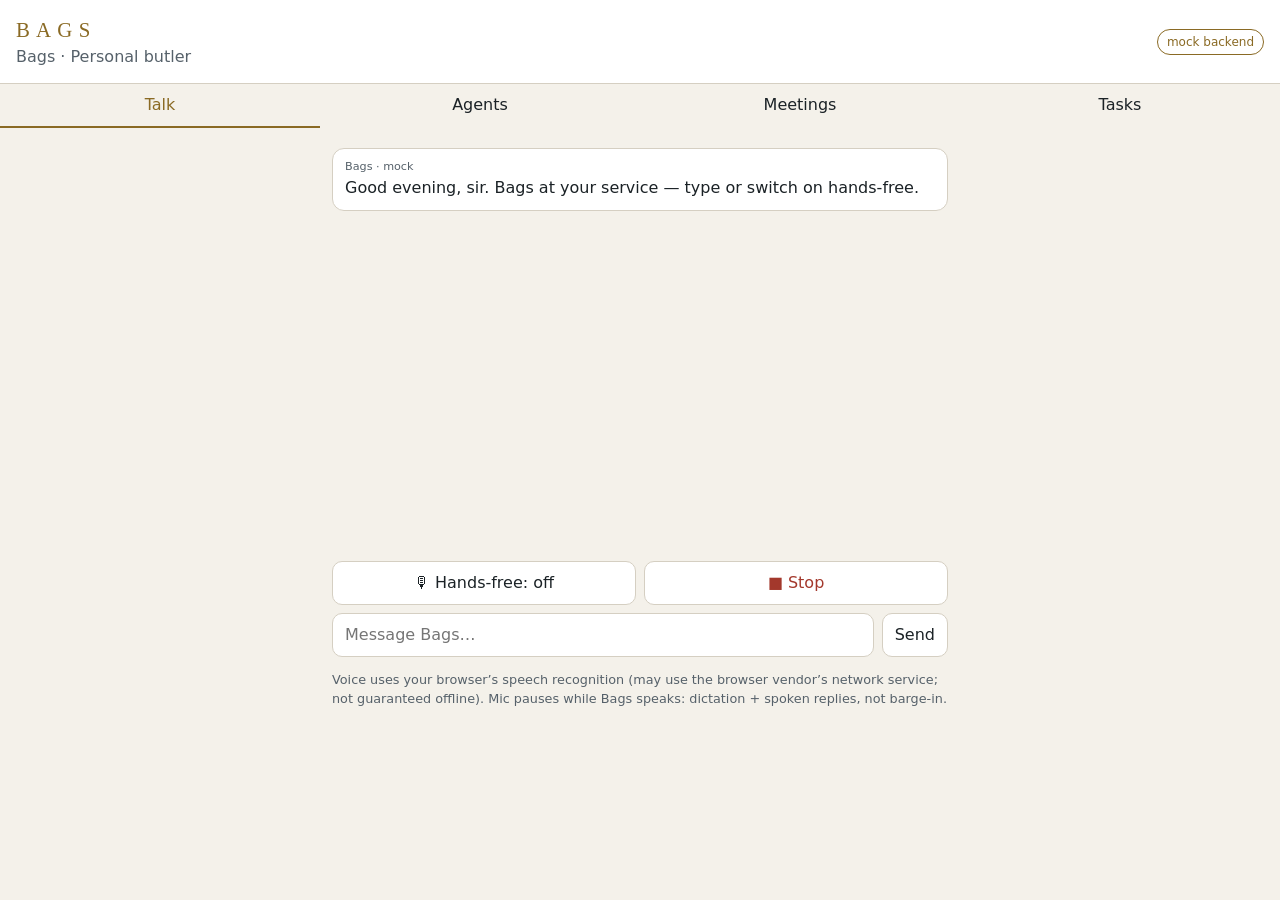
==== valet/static/index.html @ 5b60223e "feat(valet): first installable PWA preview with mock backend" ====
<!doctype html><html lang="en"><head><meta charset="utf-8"><meta name="viewport" content="width=device-width,initial-scale=1,viewport-fit=cover">
<title>Bags — Valet</title><link rel="manifest" href="manifest.webmanifest"><meta name="theme-color" content="#10171b">
<link rel="apple-touch-icon" href="icon-192.png"><meta name="apple-mobile-web-app-capable" content="yes"><link rel="stylesheet" href="app.css"></head>
<body><header><div><div class="mark">BAGS</div><div id="agentHdr" class="muted">Bags · Personal butler</div></div><span id="conn" class="pill">mock backend</span></header>
<nav><button data-tab="chat" class="on">Talk</button><button data-tab="org">Agents</button><button data-tab="meet">Meetings</button><button data-tab="tasks">Tasks</button></nav>
<main>
<section id="chat" class="tab on"><div id="log" aria-live="polite"></div><div id="partial" class="muted"></div>
<div class="voice"><button id="handsfree" aria-pressed="false">🎙 Hands-free: off</button><button id="stop" class="danger">■ Stop</button></div>
<form id="composer"><input id="msg" maxlength="4096" placeholder="Message Bags…" autocomplete="off"><button>Send</button></form>
<p class="muted small" id="speechNote"></p></section>
<section id="org" class="tab"><p class="muted small">Org chart from vidmarholdings AGENTS.md. Only Bags answers (mock). Everyone else is <b>disconnected</b> until a real agent bridge exists. Which specialist sits under which CEO is a proposed grouping.</p><div id="tree"></div></section>
<section id="meet" class="tab"><div class="meeting"><h3>New CEO / project meeting</h3>
<label>Project<input id="mProject" placeholder="e.g. VHPMS launch"></label><label>Agenda<textarea id="mAgenda"></textarea></label>
<div class="participant-list" id="mParts"></div><label class="pref"><input type="checkbox" id="mOk"> I approve this shared context</label>
<button id="mCreate">Open meeting</button></div><div id="mList"></div><div id="mView"></div></section>
<section id="tasks" class="tab"><button id="tStatus">Run server status check (mock, confirmed)</button><label class="pref"><input type="checkbox" id="tSpeak"> Speak completions</label><div id="tList"></div></section>
</main><script src="mock.js"></script><script src="agents.js"></script><script src="app.js"></script></body></html>
---- valet/static/app.css ----
:root{color-scheme:dark;--bg:#10171b;--surface:#182126;--border:#34434a;--ink:#ecf0ec;--muted:#a7b5b8;--accent:#d4bc83;--danger:#e9a299}
@media(prefers-color-scheme:light){:root{color-scheme:light;--bg:#f4f1ea;--surface:#fff;--border:#d5cfc2;--ink:#1b2226;--muted:#56616a;--accent:#8a6a24;--danger:#a3382c}}
*{box-sizing:border-box}body{margin:0;background:var(--bg);color:var(--ink);font:1rem/1.5 system-ui,sans-serif;padding-bottom:env(safe-area-inset-bottom)}
header{position:sticky;top:0;display:flex;justify-content:space-between;align-items:center;padding:14px 16px;background:var(--surface);border-bottom:1px solid var(--border)}
.mark{font-family:Georgia,serif;letter-spacing:.3em;color:var(--accent);font-size:1.3rem}.muted{color:var(--muted)}.small{font-size:.8rem}
.pill{font-size:.75rem;border:1px solid var(--accent);color:var(--accent);border-radius:99px;padding:3px 9px}
nav{display:flex}nav button{flex:1;border-radius:0;border:0;border-bottom:2px solid transparent;background:none}nav button.on{border-color:var(--accent);color:var(--accent)}
main{max-width:640px;margin:auto;padding:12px}.tab{display:none}.tab.on{display:block}
button,input,textarea,select{min-height:44px;font:inherit;color:var(--ink);background:var(--surface);border:1px solid var(--border);border-radius:10px;padding:8px 12px}
button{cursor:pointer}button[aria-pressed=true]{border-color:var(--accent);color:var(--accent)}.danger{color:var(--danger)}
#log{min-height:45vh}.b{margin:8px 0;padding:10px 12px;border-radius:12px;background:var(--surface);border:1px solid var(--border)}.b.me{margin-left:15%;border-color:var(--accent)}
.b .src{font-size:.7rem;color:var(--muted);display:block}.voice{display:flex;gap:8px;margin:8px 0}.voice button{flex:1}
#composer{display:flex;gap:8px}#composer input{flex:1}
.ceo{border:1px solid var(--border);border-radius:14px;padding:10px;margin:10px 0;background:var(--surface)}.ceo h4{margin:0}.sp{padding:6px 0 6px 14px;border-left:2px solid var(--border);margin:4px 0 4px 6px;font-size:.9rem}
.off{font-size:.7rem;color:var(--danger)}.meeting,.card{padding:12px;border:1px solid var(--border);border-radius:14px;margin:10px 0}.meeting label{display:block;margin-top:8px}.meeting input:not([type=checkbox]),.meeting textarea{width:100%}
.participant-list{max-height:220px;overflow:auto;margin-top:8px}.participant-list label{display:flex;align-items:center;gap:8px;min-height:44px}
@media(prefers-reduced-motion:reduce){*{transition:none!important;animation:none!important}}
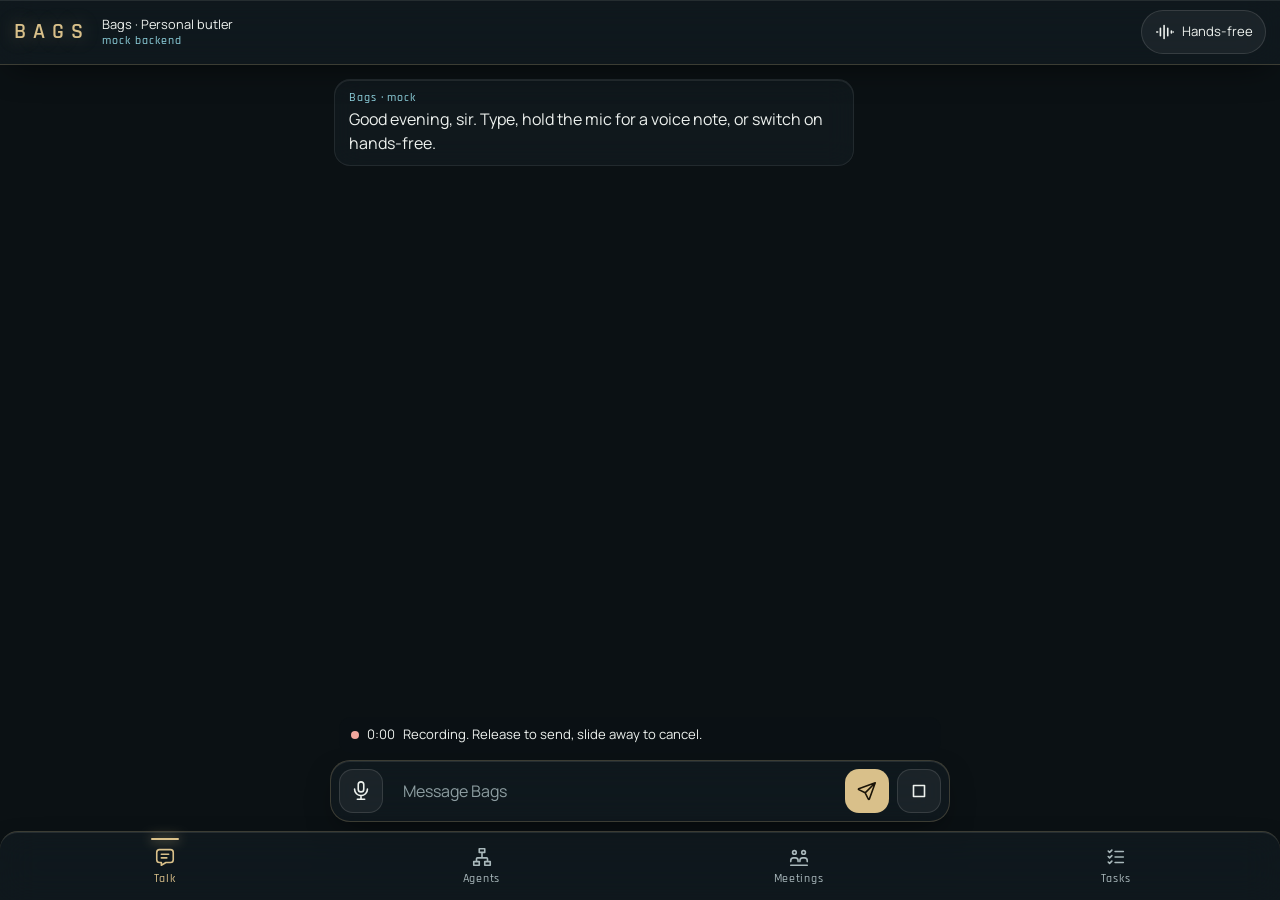
==== commit 33e4a8e4: "feat(valet): HUD glass redesign, bottom tab bar, working chat and hold-to-record voice notes" ====
--- a/valet/static/index.html
+++ b/valet/static/index.html
@@ -1,17 +1,37 @@
-<!doctype html><html lang="en"><head><meta charset="utf-8"><meta name="viewport" content="width=device-width,initial-scale=1,viewport-fit=cover">
-<title>Bags — Valet</title><link rel="manifest" href="manifest.webmanifest"><meta name="theme-color" content="#10171b">
-<link rel="apple-touch-icon" href="icon-192.png"><meta name="apple-mobile-web-app-capable" content="yes"><link rel="stylesheet" href="app.css"></head>
-<body><header><div><div class="mark">BAGS</div><div id="agentHdr" class="muted">Bags · Personal butler</div></div><span id="conn" class="pill">mock backend</span></header>
-<nav><button data-tab="chat" class="on">Talk</button><button data-tab="org">Agents</button><button data-tab="meet">Meetings</button><button data-tab="tasks">Tasks</button></nav>
+<!doctype html><html lang="en"><head><meta charset="utf-8"><meta name="viewport" content="width=device-width,initial-scale=1,viewport-fit=cover,interactive-widget=resizes-content">
+<title>Bags · Valet</title><link rel="manifest" href="manifest.webmanifest"><meta name="theme-color" content="#0b1114">
+<link rel="apple-touch-icon" href="icon-192.png"><meta name="apple-mobile-web-app-capable" content="yes"><meta name="apple-mobile-web-app-status-bar-style" content="black-translucent"><link rel="stylesheet" href="app.css"></head>
+<body><div class="bg" aria-hidden="true"><i class="orb a"></i><i class="orb b"></i><i class="ring"></i></div>
+<!-- Icons: Tabler Icons (MIT), stroke 1.75 -->
+<svg width="0" height="0" style="position:absolute" aria-hidden="true">
+<symbol id="i-chat" viewBox="0 0 24 24"><path d="M8 9h8M8 13h6M18 4a3 3 0 0 1 3 3v8a3 3 0 0 1-3 3h-5l-5 3v-3H6a3 3 0 0 1-3-3V7a3 3 0 0 1 3-3z"/></symbol>
+<symbol id="i-org" viewBox="0 0 24 24"><path d="M9 3h6v4H9zM3 17h6v4H3zM15 17h6v4h-6zM6 17v-3a1 1 0 0 1 1-1h10a1 1 0 0 1 1 1v3M12 7v6"/></symbol>
+<symbol id="i-meet" viewBox="0 0 24 24"><path d="M5 7a2 2 0 1 0 4 0a2 2 0 1 0-4 0M15 7a2 2 0 1 0 4 0a2 2 0 1 0-4 0M3 17v-1a3 3 0 0 1 3-3h2a3 3 0 0 1 3 3v1M13 17v-1a3 3 0 0 1 3-3h2a3 3 0 0 1 3 3v1M3 21h18"/></symbol>
+<symbol id="i-task" viewBox="0 0 24 24"><path d="M3.5 5.5 5 7l2.5-2.5M3.5 11.5 5 13l2.5-2.5M3.5 17.5 5 19l2.5-2.5M11 6h9M11 12h9M11 18h9"/></symbol>
+<symbol id="i-mic" viewBox="0 0 24 24"><path d="M9 5a3 3 0 0 1 6 0v5a3 3 0 0 1-6 0zM5 10a7 7 0 0 0 14 0M8 21h8M12 17v4"/></symbol>
+<symbol id="i-send" viewBox="0 0 24 24"><path d="M10 14 21 3M21 3l-6.5 18a.55.55 0 0 1-1 0L10 14l-7-3.5a.55.55 0 0 1 0-1z"/></symbol>
+<symbol id="i-stop" viewBox="0 0 24 24"><path d="M6 6h12v12H6z"/></symbol>
+<symbol id="i-wave" viewBox="0 0 24 24"><path d="M3 12h1M7 8v8M11 5v14M15 8v8M19 11v2M21 12h0"/></symbol>
+</svg>
+<header class="glass top"><div class="mark" aria-label="Bags">BAGS</div><div class="who"><span id="agentHdr">Bags · Personal butler</span><span id="conn" class="status">mock backend</span></div>
+<button id="handsfree" class="chip" aria-pressed="false" title="Hands-free conversation"><svg><use href="#i-wave"/></svg><span>Hands-free</span></button></header>
 <main>
-<section id="chat" class="tab on"><div id="log" aria-live="polite"></div><div id="partial" class="muted"></div>
-<div class="voice"><button id="handsfree" aria-pressed="false">🎙 Hands-free: off</button><button id="stop" class="danger">■ Stop</button></div>
-<form id="composer"><input id="msg" maxlength="4096" placeholder="Message Bags…" autocomplete="off"><button>Send</button></form>
-<p class="muted small" id="speechNote"></p></section>
-<section id="org" class="tab"><p class="muted small">Org chart from vidmarholdings AGENTS.md. Only Bags answers (mock). Everyone else is <b>disconnected</b> until a real agent bridge exists. Which specialist sits under which CEO is a proposed grouping.</p><div id="tree"></div></section>
-<section id="meet" class="tab"><div class="meeting"><h3>New CEO / project meeting</h3>
-<label>Project<input id="mProject" placeholder="e.g. VHPMS launch"></label><label>Agenda<textarea id="mAgenda"></textarea></label>
-<div class="participant-list" id="mParts"></div><label class="pref"><input type="checkbox" id="mOk"> I approve this shared context</label>
-<button id="mCreate">Open meeting</button></div><div id="mList"></div><div id="mView"></div></section>
-<section id="tasks" class="tab"><button id="tStatus">Run server status check (mock, confirmed)</button><label class="pref"><input type="checkbox" id="tSpeak"> Speak completions</label><div id="tList"></div></section>
-</main><script src="mock.js"></script><script src="agents.js"></script><script src="app.js"></script></body></html>
+<section id="chat" class="tab on" aria-label="Talk"><div id="log" aria-live="polite"></div><div id="partial" class="partial" aria-live="polite"></div></section>
+<section id="org" class="tab" aria-label="Agents"><h2>Agents</h2><p class="note">Only Bags answers, on the local mock. Every other agent shows as disconnected until a real agent bridge exists.</p><div id="tree"></div></section>
+<section id="meet" class="tab" aria-label="Meetings"><h2>Meetings</h2><div class="glass panel"><label>Project<input id="mProject" placeholder="VHPMS launch"></label><label>Agenda<textarea id="mAgenda" rows="2"></textarea></label>
+<div class="participant-list" id="mParts"></div><label class="pref"><input type="checkbox" id="mOk"> I approve this shared context</label><button id="mCreate" class="primary">Open meeting</button></div><div id="mList"></div><div id="mView"></div></section>
+<section id="tasks" class="tab" aria-label="Tasks"><h2>Tasks</h2><div class="glass panel"><button id="tStatus" class="primary">Run status check</button><label class="pref"><input type="checkbox" id="tSpeak"> Speak completions</label></div><div id="tList"></div></section>
+</main>
+<form id="composer" class="glass dock" autocomplete="off">
+<button type="button" id="rec" class="icon mic" aria-label="Hold to record a voice note"><svg><use href="#i-mic"/></svg></button>
+<input id="msg" maxlength="4096" placeholder="Message Bags" enterkeyhint="send" aria-label="Message">
+<button id="sendBtn" class="icon send" aria-label="Send"><svg><use href="#i-send"/></svg></button>
+<button type="button" id="stop" class="icon" aria-label="Stop speech" hidden><svg><use href="#i-stop"/></svg></button>
+<div id="recHint" class="rechint" hidden><span class="dot"></span><span id="recTime">0:00</span> Recording. Release to send, slide away to cancel.</div>
+</form>
+<nav class="glass tabbar" aria-label="Sections">
+<button data-tab="chat" class="on" aria-current="page"><svg><use href="#i-chat"/></svg><span>Talk</span></button>
+<button data-tab="org"><svg><use href="#i-org"/></svg><span>Agents</span></button>
+<button data-tab="meet"><svg><use href="#i-meet"/></svg><span>Meetings</span></button>
+<button data-tab="tasks"><svg><use href="#i-task"/></svg><span>Tasks</span></button></nav>
+<script src="mock.js"></script><script src="agents.js"></script><script src="app.js"></script></body></html>
--- a/valet/static/app.css
+++ b/valet/static/app.css
@@ -1,17 +1,72 @@
-:root{color-scheme:dark;--bg:#10171b;--surface:#182126;--border:#34434a;--ink:#ecf0ec;--muted:#a7b5b8;--accent:#d4bc83;--danger:#e9a299}
-@media(prefers-color-scheme:light){:root{color-scheme:light;--bg:#f4f1ea;--surface:#fff;--border:#d5cfc2;--ink:#1b2226;--muted:#56616a;--accent:#8a6a24;--danger:#a3382c}}
-*{box-sizing:border-box}body{margin:0;background:var(--bg);color:var(--ink);font:1rem/1.5 system-ui,sans-serif;padding-bottom:env(safe-area-inset-bottom)}
-header{position:sticky;top:0;display:flex;justify-content:space-between;align-items:center;padding:14px 16px;background:var(--surface);border-bottom:1px solid var(--border)}
-.mark{font-family:Georgia,serif;letter-spacing:.3em;color:var(--accent);font-size:1.3rem}.muted{color:var(--muted)}.small{font-size:.8rem}
-.pill{font-size:.75rem;border:1px solid var(--accent);color:var(--accent);border-radius:99px;padding:3px 9px}
-nav{display:flex}nav button{flex:1;border-radius:0;border:0;border-bottom:2px solid transparent;background:none}nav button.on{border-color:var(--accent);color:var(--accent)}
-main{max-width:640px;margin:auto;padding:12px}.tab{display:none}.tab.on{display:block}
-button,input,textarea,select{min-height:44px;font:inherit;color:var(--ink);background:var(--surface);border:1px solid var(--border);border-radius:10px;padding:8px 12px}
-button{cursor:pointer}button[aria-pressed=true]{border-color:var(--accent);color:var(--accent)}.danger{color:var(--danger)}
-#log{min-height:45vh}.b{margin:8px 0;padding:10px 12px;border-radius:12px;background:var(--surface);border:1px solid var(--border)}.b.me{margin-left:15%;border-color:var(--accent)}
-.b .src{font-size:.7rem;color:var(--muted);display:block}.voice{display:flex;gap:8px;margin:8px 0}.voice button{flex:1}
-#composer{display:flex;gap:8px}#composer input{flex:1}
-.ceo{border:1px solid var(--border);border-radius:14px;padding:10px;margin:10px 0;background:var(--surface)}.ceo h4{margin:0}.sp{padding:6px 0 6px 14px;border-left:2px solid var(--border);margin:4px 0 4px 6px;font-size:.9rem}
-.off{font-size:.7rem;color:var(--danger)}.meeting,.card{padding:12px;border:1px solid var(--border);border-radius:14px;margin:10px 0}.meeting label{display:block;margin-top:8px}.meeting input:not([type=checkbox]),.meeting textarea{width:100%}
-.participant-list{max-height:220px;overflow:auto;margin-top:8px}.participant-list label{display:flex;align-items:center;gap:8px;min-height:44px}
-@media(prefers-reduced-motion:reduce){*{transition:none!important;animation:none!important}}
+/* Design read: personal butler companion app on a phone, used on the move, JARVIS-style HUD glass, slate + brass palette kept from the approved draft.
+   Dials: VARIANCE 5 / MOTION 6 / DENSITY 4. Glass is a web frosted-glass approximation (backdrop-filter + inner border + inset highlight). */
+@font-face{font-family:Rajdhani;src:url(fonts/rajdhani-500.ttf);font-weight:500;font-display:swap}
+@font-face{font-family:Rajdhani;src:url(fonts/rajdhani-600.ttf);font-weight:600;font-display:swap}
+@font-face{font-family:Manrope;src:url(fonts/manrope-400.ttf);font-weight:400;font-display:swap}
+@font-face{font-family:Manrope;src:url(fonts/manrope-600.ttf);font-weight:600;font-display:swap}
+:root{color-scheme:dark;--bg:#0b1114;--ink:#edf1ee;--muted:#a9b8bb;--accent:#d9c08a;--accent-ink:#1a1408;--cyan:#8fd3df;--danger:#f0a69c;
+ --glass:rgba(22,32,37,.52);--glass-hi:rgba(255,255,255,.09);--edge:rgba(217,192,138,.22);--r:16px;--ease:cubic-bezier(.16,1,.3,1);
+ --tabh:64px;--dockh:64px}
+*{box-sizing:border-box;-webkit-tap-highlight-color:transparent}
+html,body{margin:0;min-height:100dvh;background:var(--bg);color:var(--ink);font:400 1rem/1.5 Manrope,system-ui,sans-serif}
+::selection{background:var(--accent);color:var(--accent-ink)} ::placeholder{color:#8d9da1} input,textarea{caret-color:var(--accent)}
+:focus-visible{outline:2px solid var(--cyan);outline-offset:2px}
+*{scrollbar-width:thin;scrollbar-color:rgba(217,192,138,.35) transparent}
+.bg{position:fixed;inset:0;z-index:-1;overflow:hidden;pointer-events:none;background:radial-gradient(120% 80% at 50% 0%,#14232a 0%,var(--bg) 60%)}
+.orb{position:absolute;border-radius:50%;filter:blur(60px);opacity:.55}
+.orb.a{width:60vmax;height:60vmax;left:-25vmax;top:-20vmax;background:radial-gradient(circle,rgba(143,211,223,.28),transparent 65%)}
+.orb.b{width:55vmax;height:55vmax;right:-25vmax;bottom:-15vmax;background:radial-gradient(circle,rgba(217,192,138,.22),transparent 65%)}
+.ring{position:absolute;left:50%;top:38%;width:min(120vw,620px);aspect-ratio:1;translate:-50% -50%;border-radius:50%;border:1px solid rgba(143,211,223,.08);box-shadow:inset 0 0 0 28px rgba(143,211,223,.02),inset 0 0 0 29px rgba(143,211,223,.06)}
+.glass{background:var(--glass);-webkit-backdrop-filter:blur(18px) saturate(140%);backdrop-filter:blur(18px) saturate(140%);
+ border:1px solid var(--edge);box-shadow:inset 0 1px 0 var(--glass-hi),0 12px 32px -12px rgba(0,0,0,.6)}
+@media (prefers-reduced-transparency:reduce){.glass{background:#162025;backdrop-filter:none;-webkit-backdrop-filter:none}.orb{display:none}}
+.top{position:sticky;top:0;z-index:5;display:flex;align-items:center;gap:12px;padding:calc(10px + env(safe-area-inset-top)) 14px 10px;border-width:0 0 1px;border-radius:0}
+.mark{font:600 1.35rem/1 Rajdhani,sans-serif;letter-spacing:.32em;color:var(--accent);text-shadow:0 0 18px rgba(217,192,138,.35)}
+.who{flex:1;min-width:0;display:flex;flex-direction:column;font-size:.8rem;line-height:1.3}.who #agentHdr{white-space:nowrap;overflow:hidden;text-overflow:ellipsis}
+.status{color:var(--cyan);font:500 .78rem Rajdhani,sans-serif;letter-spacing:.08em}
+button,input,textarea,select{font:inherit;color:var(--ink);min-height:44px;border-radius:12px;border:1px solid rgba(255,255,255,.12);background:rgba(255,255,255,.05)}
+button{cursor:pointer;padding:8px 14px;transition:transform .25s var(--ease),background .25s var(--ease),border-color .25s}
+button:active{transform:scale(.96)} button:disabled{opacity:.45;cursor:not-allowed}
+input,textarea,select{padding:10px 12px;width:100%}
+.primary{background:var(--accent);color:var(--accent-ink);border-color:transparent;font-weight:600}
+.chip{display:flex;align-items:center;gap:6px;border-radius:999px;padding:6px 12px;font-size:.82rem}
+.chip[aria-pressed=true]{border-color:var(--cyan);color:var(--cyan);box-shadow:0 0 0 1px rgba(143,211,223,.3),0 4px 18px -4px rgba(143,211,223,.5)}
+svg{width:22px;height:22px;fill:none;stroke:currentColor;stroke-width:1.75;stroke-linecap:round;stroke-linejoin:round;flex:none}
+main{max-width:640px;margin:auto;padding:14px 14px calc(var(--tabh) + var(--dockh) + 28px + env(safe-area-inset-bottom))}
+.tab{display:none}.tab.on{display:block;animation:in .45s var(--ease)}
+@keyframes in{from{opacity:.4;filter:blur(6px);transform:translateY(6px)}to{opacity:1;filter:none;transform:none}}
+h2{font:600 1.5rem/1.2 Rajdhani,sans-serif;letter-spacing:.04em;margin:6px 0 4px}.note{color:var(--muted);font-size:.85rem;max-width:62ch}
+#log{display:flex;flex-direction:column;gap:10px}
+.b{max-width:85%;padding:10px 14px;border-radius:var(--r);background:var(--glass);-webkit-backdrop-filter:blur(14px);backdrop-filter:blur(14px);border:1px solid rgba(255,255,255,.08);box-shadow:inset 0 1px 0 var(--glass-hi);animation:pop .4s var(--ease);overflow-wrap:anywhere}
+@keyframes pop{from{opacity:0;transform:translateY(8px) scale(.98)}to{opacity:1;transform:none}}
+.b.me{align-self:flex-end;background:rgba(217,192,138,.14);border-color:var(--edge)}
+.b.sys{align-self:center;max-width:95%;font-size:.82rem;color:var(--muted);background:transparent;border-style:dashed;backdrop-filter:none}
+.b .src{display:block;font:500 .72rem Rajdhani,sans-serif;letter-spacing:.08em;color:var(--muted);margin-bottom:2px}
+.b.bot .src{color:var(--cyan)}
+.b audio{width:220px;max-width:100%;height:36px;display:block;margin:4px 0}
+.b .tr{font-size:.85rem;color:var(--muted)}
+.partial{min-height:1.2em;color:var(--cyan);font-size:.85rem;padding:6px 4px}
+.dock{position:fixed;left:10px;right:10px;bottom:calc(var(--tabh) + 14px + env(safe-area-inset-bottom));max-width:620px;margin:auto;z-index:6;display:flex;gap:8px;align-items:center;padding:8px;border-radius:20px}
+.dock input{border:0;background:transparent;min-width:0}.dock input:focus-visible{outline:none}
+.icon{width:44px;height:44px;padding:0;display:grid;place-items:center;border-radius:14px;flex:none}
+.send{background:var(--accent);color:var(--accent-ink);border-color:transparent}
+.mic{touch-action:none;user-select:none;-webkit-user-select:none}
+.mic.rec{background:var(--danger);color:#2a0f0b;border-color:transparent;box-shadow:0 0 0 6px rgba(240,166,156,.18),0 0 24px rgba(240,166,156,.45);transform:scale(1.08)}
+.rechint{position:absolute;left:8px;right:8px;bottom:calc(100% + 8px);padding:8px 12px;border-radius:12px;background:rgba(11,17,20,.9);font-size:.82rem;display:flex;gap:8px;align-items:center}
+.rechint .dot{width:8px;height:8px;border-radius:50%;background:var(--danger);animation:blink 1s infinite}
+@keyframes blink{50%{opacity:.25}}
+.tabbar{position:fixed;left:0;right:0;bottom:0;z-index:7;display:grid;grid-template-columns:repeat(4,1fr);padding:6px 6px calc(6px + env(safe-area-inset-bottom));border-width:1px 0 0;border-radius:18px 18px 0 0}
+.tabbar button{border:0;background:none;display:flex;flex-direction:column;align-items:center;gap:2px;font:500 .78rem Rajdhani,sans-serif;letter-spacing:.06em;color:var(--muted);min-height:52px;border-radius:12px;position:relative}
+.tabbar button.on{color:var(--accent)}.tabbar button.on::after{content:"";position:absolute;top:0;width:28px;height:2px;border-radius:2px;background:var(--accent);box-shadow:0 0 12px var(--accent)}
+body.no-dock .dock{display:none}
+.panel{padding:14px;border-radius:var(--r);margin:10px 0;display:grid;gap:10px}.panel label{display:grid;gap:4px;font-size:.85rem;color:var(--muted)}
+.pref{display:flex!important;align-items:center;gap:8px;color:var(--ink)!important;min-height:44px}.pref input{width:22px;min-height:22px;accent-color:var(--accent)}
+.participant-list{max-height:220px;overflow:auto;display:grid}.participant-list label{display:flex;align-items:center;gap:10px;min-height:44px;color:var(--ink)}.participant-list input{width:20px;min-height:20px;accent-color:var(--accent)}
+.unit{margin:12px 0;padding:12px;border-radius:var(--r)}.agent{display:flex;align-items:center;gap:10px;width:100%;text-align:left;border:0;background:none;padding:8px 6px;border-radius:10px}
+.agent:hover{background:rgba(255,255,255,.05)}.agent b{font-weight:600}.agent .r{color:var(--muted);font-size:.8rem;flex:1}
+.agent .st{font:500 .72rem Rajdhani,sans-serif;letter-spacing:.08em;color:var(--danger)}.agent .st.live{color:var(--cyan)}
+.sub{margin-left:14px;padding-left:10px;border-left:1px solid rgba(143,211,223,.2)}
+.card{padding:12px 14px;border-radius:var(--r);margin:8px 0;background:var(--glass);border:1px solid rgba(255,255,255,.08)}.card .m{color:var(--muted);font-size:.82rem}
+.row{display:flex;gap:8px;flex-wrap:wrap}.row>*{flex:1 1 140px}.danger{color:var(--danger)}
+@media (prefers-reduced-motion:reduce){*,*::before,*::after{animation:none!important;transition:none!important}}
+@media (prefers-color-scheme:light){/* Theme lock: dark HUD by design; used outdoors at night as well. */}
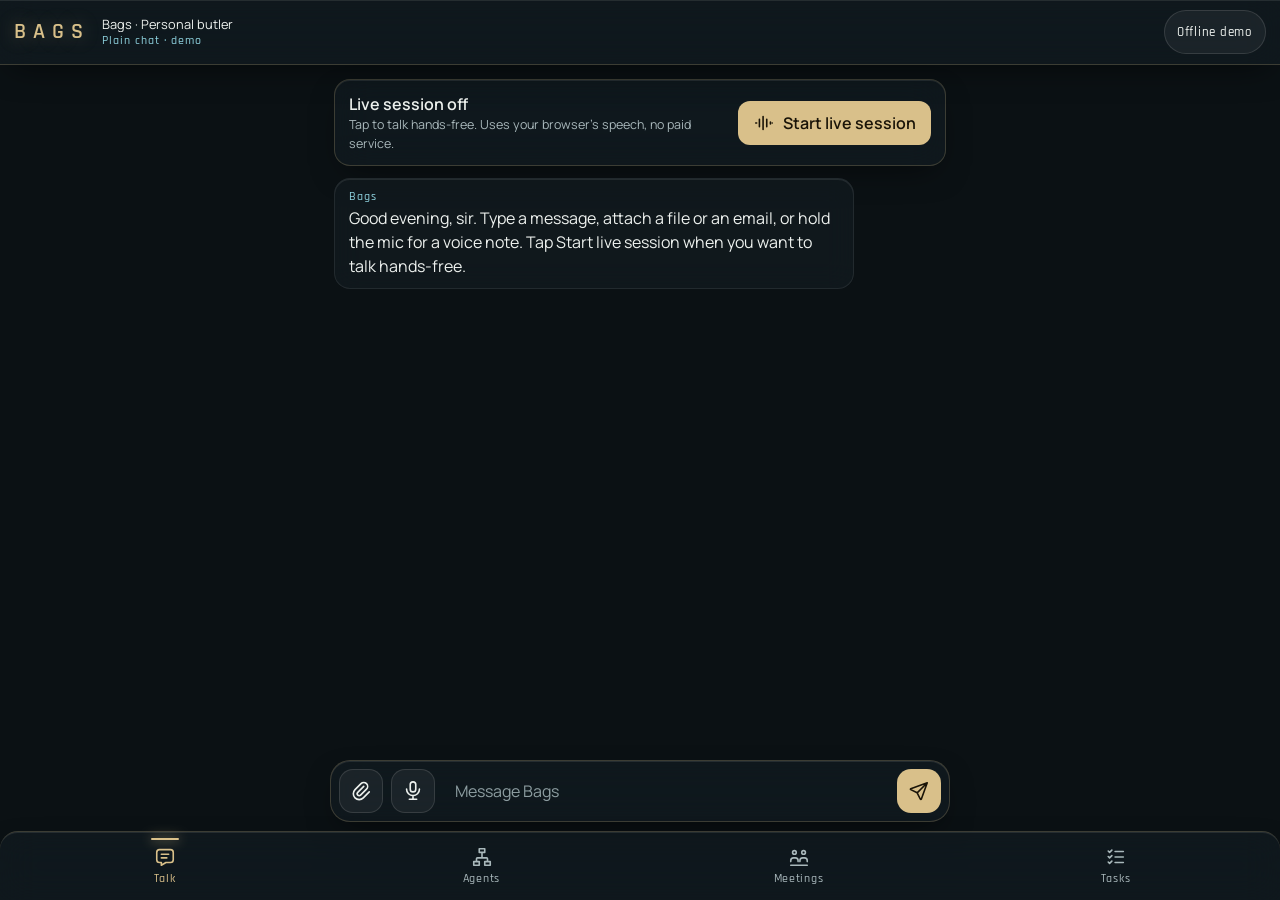
==== commit 222a3320: "feat(valet): wire PWA to companion protocol v1, plain-chat start, file/email attachments, label fixe" ====
--- a/valet/static/index.html
+++ b/valet/static/index.html
@@ -3,7 +3,7 @@
 <link rel="apple-touch-icon" href="icon-192.png"><meta name="apple-mobile-web-app-capable" content="yes"><meta name="apple-mobile-web-app-status-bar-style" content="black-translucent"><link rel="stylesheet" href="app.css"></head>
 <body><div class="bg" aria-hidden="true"><i class="orb a"></i><i class="orb b"></i><i class="ring"></i></div>
 <!-- Icons: Tabler Icons (MIT), stroke 1.75 -->
-<svg width="0" height="0" style="position:absolute" aria-hidden="true">
+<svg class="sprite" aria-hidden="true">
 <symbol id="i-chat" viewBox="0 0 24 24"><path d="M8 9h8M8 13h6M18 4a3 3 0 0 1 3 3v8a3 3 0 0 1-3 3h-5l-5 3v-3H6a3 3 0 0 1-3-3V7a3 3 0 0 1 3-3z"/></symbol>
 <symbol id="i-org" viewBox="0 0 24 24"><path d="M9 3h6v4H9zM3 17h6v4H3zM15 17h6v4h-6zM6 17v-3a1 1 0 0 1 1-1h10a1 1 0 0 1 1 1v3M12 7v6"/></symbol>
 <symbol id="i-meet" viewBox="0 0 24 24"><path d="M5 7a2 2 0 1 0 4 0a2 2 0 1 0-4 0M15 7a2 2 0 1 0 4 0a2 2 0 1 0-4 0M3 17v-1a3 3 0 0 1 3-3h2a3 3 0 0 1 3 3v1M13 17v-1a3 3 0 0 1 3-3h2a3 3 0 0 1 3 3v1M3 21h18"/></symbol>
@@ -11,24 +11,37 @@
 <symbol id="i-mic" viewBox="0 0 24 24"><path d="M9 5a3 3 0 0 1 6 0v5a3 3 0 0 1-6 0zM5 10a7 7 0 0 0 14 0M8 21h8M12 17v4"/></symbol>
 <symbol id="i-send" viewBox="0 0 24 24"><path d="M10 14 21 3M21 3l-6.5 18a.55.55 0 0 1-1 0L10 14l-7-3.5a.55.55 0 0 1 0-1z"/></symbol>
 <symbol id="i-stop" viewBox="0 0 24 24"><path d="M6 6h12v12H6z"/></symbol>
+<symbol id="i-clip" viewBox="0 0 24 24"><path d="M15 7l-6.5 6.5a1.5 1.5 0 0 0 3 3L18 10a3 3 0 0 0-6-6l-6.5 6.5a4.5 4.5 0 0 0 9 9L21 13"/></symbol>
+<symbol id="i-mail" viewBox="0 0 24 24"><path d="M3 7a2 2 0 0 1 2-2h14a2 2 0 0 1 2 2v10a2 2 0 0 1-2 2H5a2 2 0 0 1-2-2zM3 7l9 6 9-6"/></symbol>
+<symbol id="i-file" viewBox="0 0 24 24"><path d="M14 3v4a1 1 0 0 0 1 1h4M17 21H7a2 2 0 0 1-2-2V5a2 2 0 0 1 2-2h7l5 5v11a2 2 0 0 1-2 2z"/></symbol>
+<symbol id="i-x" viewBox="0 0 24 24"><path d="M18 6 6 18M6 6l12 12"/></symbol>
 <symbol id="i-wave" viewBox="0 0 24 24"><path d="M3 12h1M7 8v8M11 5v14M15 8v8M19 11v2M21 12h0"/></symbol>
 </svg>
-<header class="glass top"><div class="mark" aria-label="Bags">BAGS</div><div class="who"><span id="agentHdr">Bags · Personal butler</span><span id="conn" class="status">mock backend</span></div>
-<button id="handsfree" class="chip" aria-pressed="false" title="Hands-free conversation"><svg><use href="#i-wave"/></svg><span>Hands-free</span></button></header>
+<header class="glass top"><div class="mark" aria-label="Bags">BAGS</div><div class="who"><span id="agentHdr">Bags · Personal butler</span><span id="provider" class="status">Plain chat</span></div>
+<button id="connBtn" class="chip" aria-controls="connPanel" aria-expanded="false"><span id="conn">Checking</span></button></header>
 <main>
-<section id="chat" class="tab on" aria-label="Talk"><div id="log" aria-live="polite"></div><div id="partial" class="partial" aria-live="polite"></div></section>
+<section id="chat" class="tab on" aria-label="Talk">
+<div id="connPanel" class="glass panel" hidden><h2>Connection</h2><p class="note" id="connNote"></p>
+<form id="pairForm" class="row" hidden><input id="pairCode" type="password" autocomplete="off" placeholder="One-time pairing code" aria-label="One-time pairing code"><button class="primary">Pair device</button></form>
+<button id="lockBtn" class="danger" hidden>Lock and erase device</button></div>
+<div class="livebar glass"><div><b id="liveTitle">Live session off</b><span id="liveNote" class="note">Tap to talk hands-free. Uses your browser's speech, no paid service.</span></div><button id="liveBtn" class="primary" aria-pressed="false"><svg><use href="#i-wave"/></svg><span>Start live session</span></button></div><div id="log" aria-live="polite"></div><div id="partial" class="partial" aria-live="polite"></div></section>
 <section id="org" class="tab" aria-label="Agents"><h2>Agents</h2><p class="note">Only Bags answers, on the local mock. Every other agent shows as disconnected until a real agent bridge exists.</p><div id="tree"></div></section>
 <section id="meet" class="tab" aria-label="Meetings"><h2>Meetings</h2><div class="glass panel"><label>Project<input id="mProject" placeholder="VHPMS launch"></label><label>Agenda<textarea id="mAgenda" rows="2"></textarea></label>
 <div class="participant-list" id="mParts"></div><label class="pref"><input type="checkbox" id="mOk"> I approve this shared context</label><button id="mCreate" class="primary">Open meeting</button></div><div id="mList"></div><div id="mView"></div></section>
 <section id="tasks" class="tab" aria-label="Tasks"><h2>Tasks</h2><div class="glass panel"><button id="tStatus" class="primary">Run status check</button><label class="pref"><input type="checkbox" id="tSpeak"> Speak completions</label></div><div id="tList"></div></section>
 </main>
 <form id="composer" class="glass dock" autocomplete="off">
+<div id="chips" class="chips" aria-live="polite"></div>
+<div id="attachMenu" class="glass menu" hidden><button type="button" id="pickFile"><svg><use href="#i-file"/></svg><span>Attach file</span></button><button type="button" id="pickEmail"><svg><use href="#i-mail"/></svg><span>Attach email</span></button></div>
+<input id="fileInput" type="file" multiple hidden><input id="emlInput" type="file" accept=".eml,message/rfc822" hidden>
+<button type="button" id="attach" class="icon" aria-label="Attach" aria-expanded="false"><svg><use href="#i-clip"/></svg></button>
 <button type="button" id="rec" class="icon mic" aria-label="Hold to record a voice note"><svg><use href="#i-mic"/></svg></button>
 <input id="msg" maxlength="4096" placeholder="Message Bags" enterkeyhint="send" aria-label="Message">
 <button id="sendBtn" class="icon send" aria-label="Send"><svg><use href="#i-send"/></svg></button>
-<button type="button" id="stop" class="icon" aria-label="Stop speech" hidden><svg><use href="#i-stop"/></svg></button>
+
 <div id="recHint" class="rechint" hidden><span class="dot"></span><span id="recTime">0:00</span> Recording. Release to send, slide away to cancel.</div>
 </form>
+<div id="emailSheet" class="sheet" hidden><div class="glass panel"><h2>Attach an email</h2><p class="note">Paste the raw email (headers and body) or upload a .eml file. It stays on this device unless you send it.</p><textarea id="emlText" rows="8" placeholder="From: ...&#10;Subject: ...&#10;&#10;Body"></textarea><div class="row"><button type="button" id="emlUpload">Upload .eml</button><button type="button" id="emlAdd" class="primary">Add email</button><button type="button" id="emlCancel">Cancel</button></div></div></div>
 <nav class="glass tabbar" aria-label="Sections">
 <button data-tab="chat" class="on" aria-current="page"><svg><use href="#i-chat"/></svg><span>Talk</span></button>
 <button data-tab="org"><svg><use href="#i-org"/></svg><span>Agents</span></button>
--- a/valet/static/app.css
+++ b/valet/static/app.css
@@ -1,3 +1,4 @@
+[hidden]{display:none!important}
 /* Design read: personal butler companion app on a phone, used on the move, JARVIS-style HUD glass, slate + brass palette kept from the approved draft.
    Dials: VARIANCE 5 / MOTION 6 / DENSITY 4. Glass is a web frosted-glass approximation (backdrop-filter + inner border + inset highlight). */
 @font-face{font-family:Rajdhani;src:url(fonts/rajdhani-500.ttf);font-weight:500;font-display:swap}
@@ -70,3 +71,19 @@
 .row{display:flex;gap:8px;flex-wrap:wrap}.row>*{flex:1 1 140px}.danger{color:var(--danger)}
 @media (prefers-reduced-motion:reduce){*,*::before,*::after{animation:none!important;transition:none!important}}
 @media (prefers-color-scheme:light){/* Theme lock: dark HUD by design; used outdoors at night as well. */}
+.sprite{position:absolute;width:0;height:0}
+.livebar{display:flex;align-items:center;gap:12px;padding:12px 14px;border-radius:var(--r);margin-bottom:12px}.livebar>div{flex:1;display:grid}.livebar .note{font-size:.78rem}
+.livebar button{display:flex;align-items:center;gap:8px;white-space:nowrap}
+.livebar.on{border-color:rgba(143,211,223,.55);box-shadow:inset 0 1px 0 var(--glass-hi),0 0 28px -6px rgba(143,211,223,.55)}
+.livebar.on button{background:var(--danger);color:#2a0f0b}
+.dock{flex-wrap:wrap}.chips{display:flex;gap:6px;flex-wrap:wrap;width:100%}.chips:empty{display:none}
+.chip-f{display:flex;align-items:center;gap:6px;max-width:100%;padding:4px 4px 4px 10px;border-radius:999px;background:rgba(217,192,138,.12);border:1px solid var(--edge);font-size:.78rem}
+.chip-f span{overflow:hidden;text-overflow:ellipsis;white-space:nowrap;max-width:180px}.chip-f small{color:var(--muted)}
+.chip-f button{min-height:32px;width:32px;padding:0;display:grid;place-items:center;border-radius:50%;border:0;background:none}.chip-f svg{width:16px;height:16px}
+.chip-f img{width:24px;height:24px;border-radius:6px;object-fit:cover}
+.menu{position:absolute;left:8px;bottom:calc(100% + 8px);display:grid;gap:4px;padding:6px;border-radius:14px;z-index:8}.menu button{display:flex;gap:10px;align-items:center;border:0;background:none;justify-content:flex-start}
+.sheet{position:fixed;inset:0;z-index:20;display:grid;align-items:end;padding:12px;background:rgba(5,8,10,.55)}.sheet .panel{max-width:620px;width:100%;margin:0 auto calc(8px + env(safe-area-inset-bottom))}
+.mailcard{margin-top:6px;padding:10px 12px;border-radius:12px;border:1px solid rgba(143,211,223,.3);background:rgba(143,211,223,.06);font-size:.85rem}.mailcard b{display:block}.mailcard .m{color:var(--muted);font-size:.78rem}
+.att{display:flex;align-items:center;gap:6px;font-size:.8rem;color:var(--muted);margin-top:4px}.att svg{width:16px;height:16px}.att img{max-width:180px;border-radius:10px;display:block}
+.chip span#conn{font:500 .8rem Rajdhani,sans-serif;letter-spacing:.06em}
+.dock input{width:auto;flex:1 1 0}.dock .chips{order:-1}
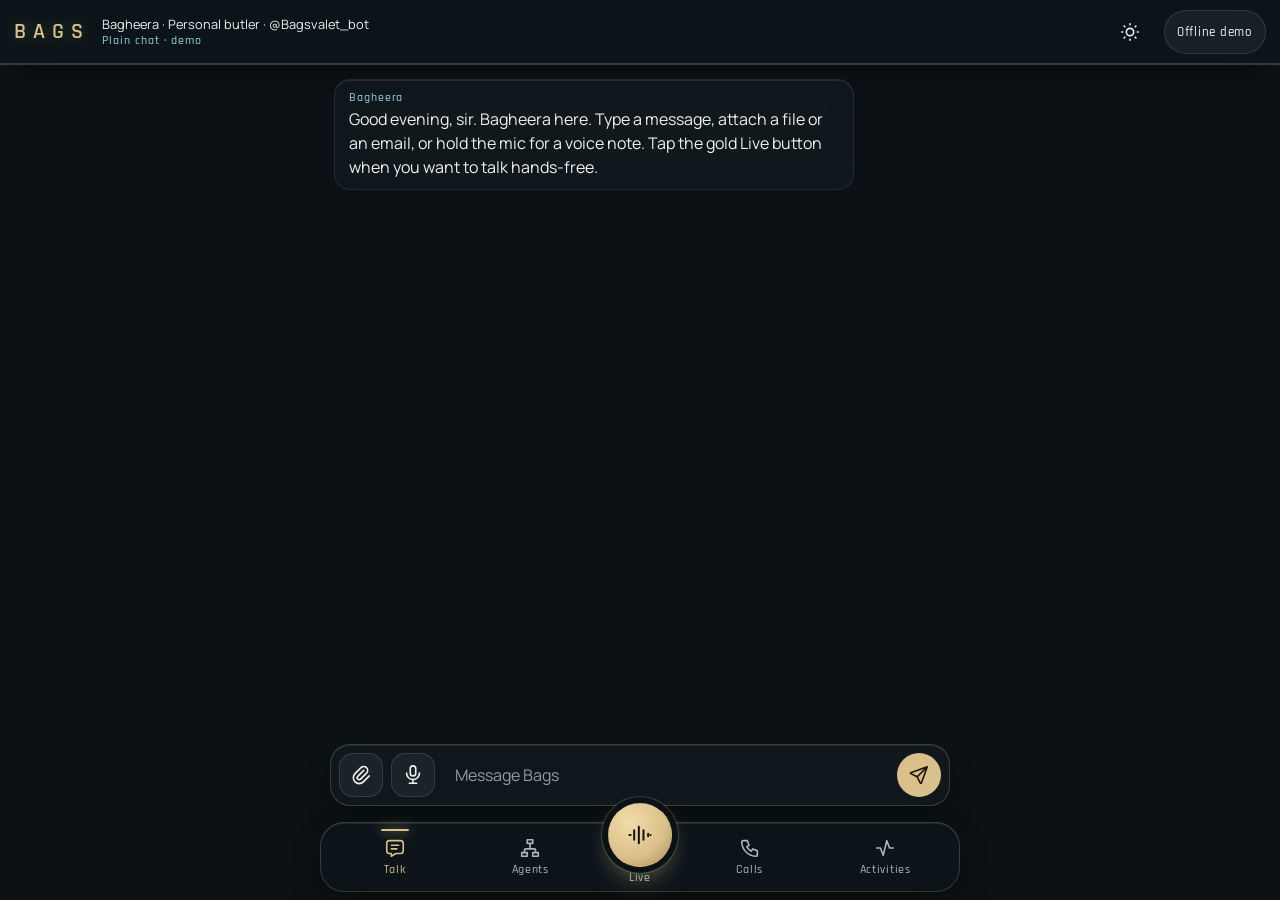
==== commit 7c0f4308: "feat(valet): centre live button, Activities, light mode, Calls with answer/decline, Bagheera persona" ====
--- a/valet/static/index.html
+++ b/valet/static/index.html
@@ -15,20 +15,27 @@
 <symbol id="i-mail" viewBox="0 0 24 24"><path d="M3 7a2 2 0 0 1 2-2h14a2 2 0 0 1 2 2v10a2 2 0 0 1-2 2H5a2 2 0 0 1-2-2zM3 7l9 6 9-6"/></symbol>
 <symbol id="i-file" viewBox="0 0 24 24"><path d="M14 3v4a1 1 0 0 0 1 1h4M17 21H7a2 2 0 0 1-2-2V5a2 2 0 0 1 2-2h7l5 5v11a2 2 0 0 1-2 2z"/></symbol>
 <symbol id="i-x" viewBox="0 0 24 24"><path d="M18 6 6 18M6 6l12 12"/></symbol>
+<symbol id="i-phone" viewBox="0 0 24 24"><path d="M5 4h4l2 5-2.5 1.5a11 11 0 0 0 5 5L15 13l5 2v4a2 2 0 0 1-2 2A16 16 0 0 1 3 6a2 2 0 0 1 2-2"/></symbol>
+<symbol id="i-phone-off" viewBox="0 0 24 24"><path d="M3 21 21 3M5.6 13.5A16 16 0 0 1 3 6a2 2 0 0 1 2-2h4l2 5-2.5 1.5c.4.8.9 1.6 1.5 2.3M10.3 17.4c1 .6 2 1 3.1 1.3"/><path d="M15 13l5 2v4a2 2 0 0 1-2 2c-2.4-.1-4.7-.8-6.7-1.9"/></symbol>
+<symbol id="i-sun" viewBox="0 0 24 24"><path d="M8 12a4 4 0 1 0 8 0a4 4 0 1 0-8 0M3 12h1M20 12h1M12 3v1M12 20v1M5.6 5.6l.7.7M17.7 17.7l.7.7M5.6 18.4l.7-.7M17.7 6.3l.7-.7"/></symbol>
+<symbol id="i-moon" viewBox="0 0 24 24"><path d="M12 3h.4a7.5 7.5 0 0 0 8.6 11.8A9 9 0 1 1 12 3z"/></symbol>
+<symbol id="i-activity" viewBox="0 0 24 24"><path d="M3 12h4l3 8 4-16 3 8h4"/></symbol>
 <symbol id="i-wave" viewBox="0 0 24 24"><path d="M3 12h1M7 8v8M11 5v14M15 8v8M19 11v2M21 12h0"/></symbol>
 </svg>
-<header class="glass top"><div class="mark" aria-label="Bags">BAGS</div><div class="who"><span id="agentHdr">Bags · Personal butler</span><span id="provider" class="status">Plain chat</span></div>
+<header class="glass glass-strong top"><div class="mark" aria-hidden="true">BAGS</div><div class="who"><span id="agentHdr">Personal butler</span><span id="provider" class="status">Plain chat</span></div>
+<button id="themeBtn" class="icon ghost" aria-label="Switch to light mode"><svg><use id="themeIcon" href="#i-sun"/></svg></button>
 <button id="connBtn" class="chip" aria-controls="connPanel" aria-expanded="false"><span id="conn">Checking</span></button></header>
 <main>
 <section id="chat" class="tab on" aria-label="Talk">
 <div id="connPanel" class="glass panel" hidden><h2>Connection</h2><p class="note" id="connNote"></p>
 <form id="pairForm" class="row" hidden><input id="pairCode" type="password" autocomplete="off" placeholder="One-time pairing code" aria-label="One-time pairing code"><button class="primary">Pair device</button></form>
 <button id="lockBtn" class="danger" hidden>Lock and erase device</button></div>
-<div class="livebar glass"><div><b id="liveTitle">Live session off</b><span id="liveNote" class="note">Tap to talk hands-free. Uses your browser's speech, no paid service.</span></div><button id="liveBtn" class="primary" aria-pressed="false"><svg><use href="#i-wave"/></svg><span>Start live session</span></button></div><div id="log" aria-live="polite"></div><div id="partial" class="partial" aria-live="polite"></div></section>
+<div id="log" aria-live="polite"></div><div id="partial" class="partial" aria-live="polite"></div></section>
 <section id="org" class="tab" aria-label="Agents"><h2>Agents</h2><p class="note">Only Bags answers, on the local mock. Every other agent shows as disconnected until a real agent bridge exists.</p><div id="tree"></div></section>
-<section id="meet" class="tab" aria-label="Meetings"><h2>Meetings</h2><div class="glass panel"><label>Project<input id="mProject" placeholder="VHPMS launch"></label><label>Agenda<textarea id="mAgenda" rows="2"></textarea></label>
-<div class="participant-list" id="mParts"></div><label class="pref"><input type="checkbox" id="mOk"> I approve this shared context</label><button id="mCreate" class="primary">Open meeting</button></div><div id="mList"></div><div id="mView"></div></section>
-<section id="tasks" class="tab" aria-label="Tasks"><h2>Tasks</h2><div class="glass panel"><button id="tStatus" class="primary">Run status check</button><label class="pref"><input type="checkbox" id="tSpeak"> Speak completions</label></div><div id="tList"></div></section>
+
+<section id="act" class="tab" aria-label="Activities"><h2>Activities</h2><div id="meet"><h3>Meetings</h3><div class="glass panel"><label>Project<input id="mProject" placeholder="VHPMS launch"></label><label>Agenda<textarea id="mAgenda" rows="2"></textarea></label>
+<div class="participant-list" id="mParts"></div><label class="pref"><input type="checkbox" id="mOk"> I approve this shared context</label><button id="mCreate" class="primary">Open meeting</button></div><div id="mList"></div><div id="mView"></div></div><div id="tasks"><h3>Status checks</h3><div class="glass panel"><button id="tStatus" class="primary">Run status check</button><label class="pref"><input type="checkbox" id="tSpeak"> Speak completions</label></div><div id="tList"></div></div></section>
+<section id="calls" class="tab" aria-label="Calls"><h2>Calls</h2><p class="note" id="callNote"></p><div class="glass panel"><button id="simCall">Simulate incoming call</button></div><div id="callLog"></div></section>
 </main>
 <form id="composer" class="glass dock" autocomplete="off">
 <div id="chips" class="chips" aria-live="polite"></div>
@@ -37,14 +44,17 @@
 <button type="button" id="attach" class="icon" aria-label="Attach" aria-expanded="false"><svg><use href="#i-clip"/></svg></button>
 <button type="button" id="rec" class="icon mic" aria-label="Hold to record a voice note"><svg><use href="#i-mic"/></svg></button>
 <input id="msg" maxlength="4096" placeholder="Message Bags" enterkeyhint="send" aria-label="Message">
-<button id="sendBtn" class="icon send" aria-label="Send"><svg><use href="#i-send"/></svg></button>
+<button id="sendBtn" class="icon send round" aria-label="Send"><svg><use href="#i-send"/></svg></button>
 
 <div id="recHint" class="rechint" hidden><span class="dot"></span><span id="recTime">0:00</span> Recording. Release to send, slide away to cancel.</div>
 </form>
 <div id="emailSheet" class="sheet" hidden><div class="glass panel"><h2>Attach an email</h2><p class="note">Paste the raw email (headers and body) or upload a .eml file. It stays on this device unless you send it.</p><textarea id="emlText" rows="8" placeholder="From: ...&#10;Subject: ...&#10;&#10;Body"></textarea><div class="row"><button type="button" id="emlUpload">Upload .eml</button><button type="button" id="emlAdd" class="primary">Add email</button><button type="button" id="emlCancel">Cancel</button></div></div></div>
-<nav class="glass tabbar" aria-label="Sections">
+<nav class="glass glass-strong tabbar" aria-label="Sections">
 <button data-tab="chat" class="on" aria-current="page"><svg><use href="#i-chat"/></svg><span>Talk</span></button>
 <button data-tab="org"><svg><use href="#i-org"/></svg><span>Agents</span></button>
-<button data-tab="meet"><svg><use href="#i-meet"/></svg><span>Meetings</span></button>
-<button data-tab="tasks"><svg><use href="#i-task"/></svg><span>Tasks</span></button></nav>
+<div class="fab-slot"><button id="liveBtn" class="fab" aria-pressed="false" aria-label="Start live session"><svg><use href="#i-wave"/></svg></button><span id="liveLbl">Live</span></div>
+<button data-tab="calls"><svg><use href="#i-phone"/></svg><span>Calls</span><i id="callBadge" class="badge" hidden></i></button>
+<button data-tab="act"><svg><use href="#i-activity"/></svg><span>Activities</span></button></nav>
+<div id="callSheet" class="callsheet" hidden role="dialog" aria-modal="true" aria-labelledby="callWho"><div class="glass glass-strong callcard"><div class="avatar" id="callAvatar">B</div><p class="note" id="callState">Incoming call</p><h2 id="callWho">Bags</h2><p class="note" id="callWhy"></p>
+<div class="callbtns"><div><button id="declineBtn" class="round decline" aria-label="Decline call"><svg><use href="#i-phone-off"/></svg></button><span>Decline</span></div><div><button id="answerBtn" class="round answer" aria-label="Answer call"><svg><use href="#i-phone"/></svg></button><span>Answer</span></div></div></div></div>
 <script src="mock.js"></script><script src="agents.js"></script><script src="app.js"></script></body></html>
--- a/valet/static/app.css
+++ b/valet/static/app.css
@@ -7,13 +7,13 @@
 @font-face{font-family:Manrope;src:url(fonts/manrope-600.ttf);font-weight:600;font-display:swap}
 :root{color-scheme:dark;--bg:#0b1114;--ink:#edf1ee;--muted:#a9b8bb;--accent:#d9c08a;--accent-ink:#1a1408;--cyan:#8fd3df;--danger:#f0a69c;
  --glass:rgba(22,32,37,.52);--glass-hi:rgba(255,255,255,.09);--edge:rgba(217,192,138,.22);--r:16px;--ease:cubic-bezier(.16,1,.3,1);
- --tabh:64px;--dockh:64px}
+ --tabh:72px;--field:rgba(255,255,255,.05);--glass-strong:rgba(16,24,28,.62);--bgimg:radial-gradient(120% 80% at 50% 0%,#14232a 0%,#0b1114 60%);--dockh:64px}
 *{box-sizing:border-box;-webkit-tap-highlight-color:transparent}
 html,body{margin:0;min-height:100dvh;background:var(--bg);color:var(--ink);font:400 1rem/1.5 Manrope,system-ui,sans-serif}
 ::selection{background:var(--accent);color:var(--accent-ink)} ::placeholder{color:#8d9da1} input,textarea{caret-color:var(--accent)}
 :focus-visible{outline:2px solid var(--cyan);outline-offset:2px}
 *{scrollbar-width:thin;scrollbar-color:rgba(217,192,138,.35) transparent}
-.bg{position:fixed;inset:0;z-index:-1;overflow:hidden;pointer-events:none;background:radial-gradient(120% 80% at 50% 0%,#14232a 0%,var(--bg) 60%)}
+.bg{position:fixed;inset:0;z-index:-1;overflow:hidden;pointer-events:none;background:var(--bgimg)}
 .orb{position:absolute;border-radius:50%;filter:blur(60px);opacity:.55}
 .orb.a{width:60vmax;height:60vmax;left:-25vmax;top:-20vmax;background:radial-gradient(circle,rgba(143,211,223,.28),transparent 65%)}
 .orb.b{width:55vmax;height:55vmax;right:-25vmax;bottom:-15vmax;background:radial-gradient(circle,rgba(217,192,138,.22),transparent 65%)}
@@ -25,7 +25,7 @@
 .mark{font:600 1.35rem/1 Rajdhani,sans-serif;letter-spacing:.32em;color:var(--accent);text-shadow:0 0 18px rgba(217,192,138,.35)}
 .who{flex:1;min-width:0;display:flex;flex-direction:column;font-size:.8rem;line-height:1.3}.who #agentHdr{white-space:nowrap;overflow:hidden;text-overflow:ellipsis}
 .status{color:var(--cyan);font:500 .78rem Rajdhani,sans-serif;letter-spacing:.08em}
-button,input,textarea,select{font:inherit;color:var(--ink);min-height:44px;border-radius:12px;border:1px solid rgba(255,255,255,.12);background:rgba(255,255,255,.05)}
+button,input,textarea,select{font:inherit;color:var(--ink);min-height:44px;border-radius:12px;border:1px solid rgba(255,255,255,.12);background:var(--field)}
 button{cursor:pointer;padding:8px 14px;transition:transform .25s var(--ease),background .25s var(--ease),border-color .25s}
 button:active{transform:scale(.96)} button:disabled{opacity:.45;cursor:not-allowed}
 input,textarea,select{padding:10px 12px;width:100%}
@@ -87,3 +87,51 @@
 .att{display:flex;align-items:center;gap:6px;font-size:.8rem;color:var(--muted);margin-top:4px}.att svg{width:16px;height:16px}.att img{max-width:180px;border-radius:10px;display:block}
 .chip span#conn{font:500 .8rem Rajdhani,sans-serif;letter-spacing:.06em}
 .dock input{width:auto;flex:1 1 0}.dock .chips{order:-1}
+
+/* ---------- light theme (persisted). Same glass system, daylight tokens. ---------- */
+:root[data-theme=light]{color-scheme:light;--bg:#eef1ef;--ink:#152027;--muted:#4c5b62;--accent:#8a6417;--accent-ink:#fffaf0;--cyan:#0f6f80;--danger:#b23a2c;
+ --glass:rgba(255,255,255,.55);--glass-hi:rgba(255,255,255,.9);--edge:rgba(138,100,23,.25);--field:rgba(255,255,255,.6);--glass-strong:rgba(255,255,255,.62);
+ --bgimg:radial-gradient(120% 80% at 50% 0%,#ffffff 0%,#e7ece9 55%,#dfe6e3 100%)}
+:root[data-theme=light] .orb.a{background:radial-gradient(circle,rgba(15,111,128,.22),transparent 65%)}
+:root[data-theme=light] .orb.b{background:radial-gradient(circle,rgba(138,100,23,.2),transparent 65%)}
+:root[data-theme=light] .b.sys{border-color:rgba(21,32,39,.2)} :root[data-theme=light] .rechint{background:rgba(255,255,255,.95)}
+:root[data-theme=light] .mark{text-shadow:none} :root[data-theme=light] .sheet{background:rgba(200,210,206,.5)}
+:root[data-theme=light] .b,.card{border-color:rgba(21,32,39,.1)} :root[data-theme=light] .ring{border-color:rgba(15,111,128,.12)}
+/* ---------- stronger glass for the top and bottom bars ---------- */
+.glass-strong{background:var(--glass-strong);-webkit-backdrop-filter:blur(28px) saturate(180%);backdrop-filter:blur(28px) saturate(180%);
+ box-shadow:inset 0 1px 0 var(--glass-hi),inset 0 -1px 0 rgba(0,0,0,.18),0 18px 40px -16px rgba(0,0,0,.55)}
+.top.glass-strong{box-shadow:inset 0 -1px 0 var(--edge),0 10px 30px -18px rgba(0,0,0,.6)}
+.ghost{background:transparent;border-color:transparent}
+.icon.ghost{width:44px;height:44px}
+/* ---------- tab bar with raised centre live button ---------- */
+.tabbar{grid-template-columns:minmax(0,1fr) minmax(0,1fr) 84px minmax(0,1fr) minmax(0,1fr);align-items:end;left:8px;right:8px;bottom:8px;border-radius:24px;border-width:1px;padding:6px 6px calc(6px + env(safe-area-inset-bottom)/2);max-width:640px;margin:auto}
+.tabbar button{position:relative}
+.fab-slot{display:flex;flex-direction:column;align-items:center;gap:2px;font:500 .78rem Rajdhani,sans-serif;letter-spacing:.06em;color:var(--muted)}
+.tabbar .fab{width:64px;height:64px;margin-top:-34px;border-radius:50%;padding:0;display:grid;place-items:center;border:1px solid var(--edge);
+ background:radial-gradient(circle at 35% 30%,#f1dca8,var(--accent) 60%,#a6874a);color:#1a1408;
+ box-shadow:0 0 0 6px var(--bg),0 0 0 7px var(--edge),0 12px 28px -6px rgba(217,192,138,.6);transition:transform .35s var(--ease),box-shadow .35s var(--ease)}
+.tabbar .fab svg{width:28px;height:28px}
+.tabbar .fab[aria-pressed=true]{background:radial-gradient(circle at 35% 30%,#c9f1f7,var(--cyan) 60%,#3c8b97);box-shadow:0 0 0 6px var(--bg),0 0 0 7px rgba(143,211,223,.6),0 0 34px 2px rgba(143,211,223,.55);animation:breathe 2.4s var(--ease) infinite}
+@keyframes breathe{50%{transform:scale(1.06)}}
+.fab-slot.on span{color:var(--cyan)}
+.badge{position:absolute;top:6px;left:calc(50% + 6px);min-width:9px;height:9px;border-radius:50%;background:var(--danger);box-shadow:0 0 8px var(--danger)}
+.dock{bottom:calc(var(--tabh) + 22px + env(safe-area-inset-bottom))}
+main{padding-bottom:calc(var(--tabh) + var(--dockh) + 44px + env(safe-area-inset-bottom))}
+.round{border-radius:50%!important}
+h3{font:600 1.15rem Rajdhani,sans-serif;letter-spacing:.05em;margin:18px 0 4px}
+/* ---------- calls ---------- */
+.callsheet{position:fixed;inset:0;z-index:30;display:grid;place-items:center;padding:20px;background:rgba(5,8,10,.5);-webkit-backdrop-filter:blur(6px);backdrop-filter:blur(6px)}
+:root[data-theme=light] .callsheet{background:rgba(220,228,225,.5)}
+.callcard{width:min(360px,100%);border-radius:28px;padding:32px 20px 26px;text-align:center;animation:in .5s var(--ease)}
+.callcard h2{font-size:2rem;margin:4px 0}
+.avatar{width:104px;height:104px;margin:0 auto 14px;border-radius:50%;display:grid;place-items:center;font:600 2.6rem Rajdhani,sans-serif;color:var(--accent);
+ background:radial-gradient(circle,rgba(217,192,138,.18),transparent 70%);border:1px solid var(--edge);box-shadow:0 0 0 0 rgba(217,192,138,.45);animation:ringpulse 1.6s var(--ease) infinite}
+.callsheet.live .avatar{animation:none;border-color:var(--cyan);color:var(--cyan)}
+@keyframes ringpulse{70%{box-shadow:0 0 0 22px rgba(217,192,138,0)}100%{box-shadow:0 0 0 0 rgba(217,192,138,0)}}
+.callbtns{display:flex;justify-content:space-around;margin-top:24px}.callbtns>div{display:grid;justify-items:center;gap:6px;font-size:.82rem;color:var(--muted)}
+.round.answer,.round.decline{width:68px;height:68px;padding:0;display:grid;place-items:center;border:0;color:#fff}
+.round.answer{background:#2f9e6a;box-shadow:0 10px 24px -8px rgba(47,158,106,.8)}.round.decline{background:#c9473a;box-shadow:0 10px 24px -8px rgba(201,71,58,.8)}
+.round.answer svg,.round.decline svg{width:28px;height:28px}
+.calllog .agent .st.missed{color:var(--danger)}.calllog .agent .st.answered{color:var(--cyan)}.calllog .agent .st.declined{color:var(--muted)}
+@media (prefers-reduced-motion:reduce){.fab[aria-pressed=true],.avatar{animation:none!important}}
+@media (prefers-reduced-transparency:reduce){.glass-strong{background:var(--bg);backdrop-filter:none;-webkit-backdrop-filter:none}}
